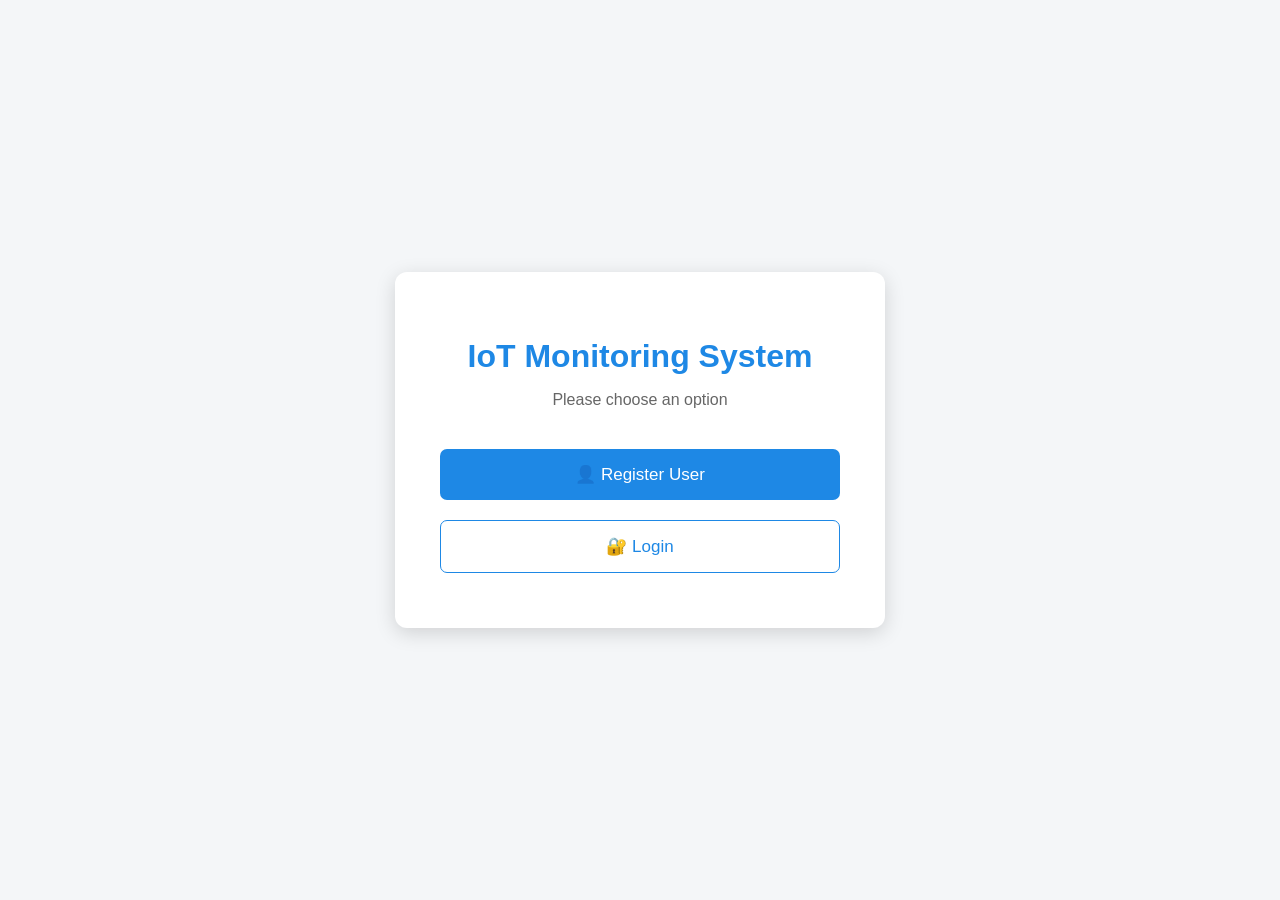
==== templates/index.html @ 2bd0085e "Add files via upload" ====
<!DOCTYPE html>
<html lang="en">

<head>
    <meta charset="UTF-8">
    <meta name="viewport" content="width=device-width, initial-scale=1.0">

    <title>IoT Monitoring System</title>

    <style>

        body {
            margin: 0;
            font-family: Arial, sans-serif;
            background: #f4f6f8;

            display: flex;
            justify-content: center;
            align-items: center;

            height: 100vh;
        }

        .container {
            background: white;
            padding: 45px;
            width: 400px;

            text-align: center;

            border-radius: 12px;

            box-shadow:
                0 5px 20px rgba(0,0,0,0.15);
        }

        h1 {
            color: #1e88e5;
            margin-bottom: 10px;
        }

        p {
            color: #666;
            margin-bottom: 30px;
        }

        button {
            width: 100%;
            padding: 15px;

            margin: 10px 0;

            border: none;
            border-radius: 7px;

            font-size: 17px;

            cursor: pointer;
        }

        .register {
            background: #1e88e5;
            color: white;
        }

        .login {
            background: white;
            color: #1e88e5;

            border: 1px solid #1e88e5;
        }

        button:hover {
            opacity: 0.9;
        }

    </style>

</head>

<body>

    <div class="container">

        <h1>
            IoT Monitoring System
        </h1>

        <p>
            Please choose an option
        </p>


        <!-- REGISTER -->

        <button
            class="register"
            onclick="goToRegister()">

            👤 Register User

        </button>


        <!-- LOGIN -->

        <button
            class="login"
            onclick="goToLogin()">

            🔐 Login

        </button>

    </div>


    <script>

        function goToRegister() {

            window.location.href =
                "/Register";

        }


        function goToLogin() {

            window.location.href =
                "/Login";

        }

    </script>

</body>

</html>
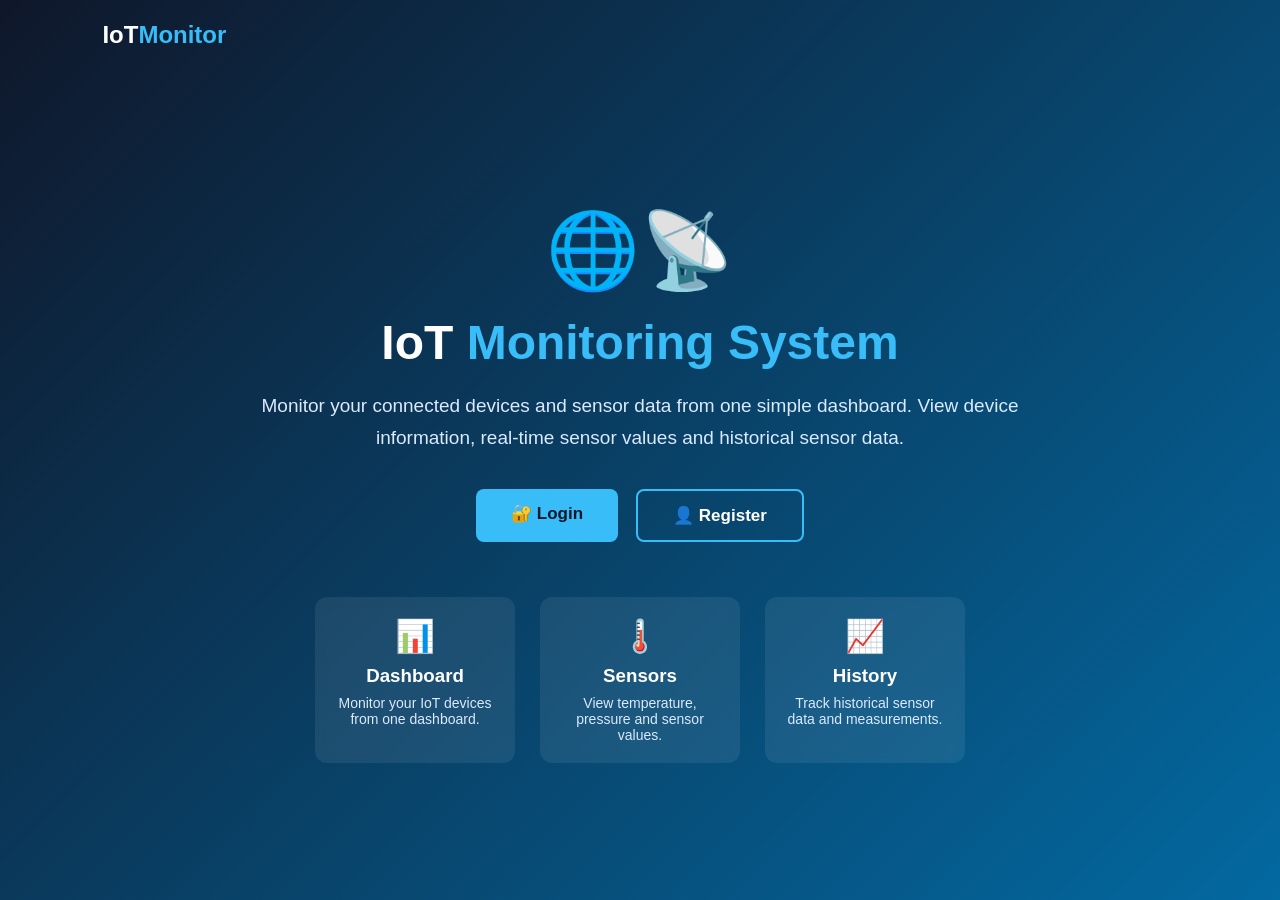
==== commit bfb71e72: "Update index.html" ====
--- a/templates/index.html
+++ b/templates/index.html
@@ -1,6 +1,5 @@
 <!DOCTYPE html>
 <html lang="en">
-
 <head>
     <meta charset="UTF-8">
     <meta name="viewport" content="width=device-width, initial-scale=1.0">
@@ -8,132 +7,276 @@
     <title>IoT Monitoring System</title>
 
     <style>
+        * {
+            box-sizing: border-box;
+            margin: 0;
+            padding: 0;
+        }
 
         body {
-            margin: 0;
             font-family: Arial, sans-serif;
-            background: #f4f6f8;
-
-            display: flex;
+            min-height: 100vh;
+            background: linear-gradient(135deg, #0f172a, #0369a1);
+            color: white;
+        }
+
+        .navbar {
+            height: 70px;
+            display: flex;
+            align-items: center;
+            justify-content: space-between;
+            padding: 0 8%;
+        }
+
+        .logo {
+            font-size: 24px;
+            font-weight: bold;
+        }
+
+        .logo span {
+            color: #38bdf8;
+        }
+
+        .hero {
+            min-height: calc(100vh - 70px);
+            display: flex;
+            align-items: center;
             justify-content: center;
-            align-items: center;
-
-            height: 100vh;
-        }
-
-        .container {
-            background: white;
-            padding: 45px;
-            width: 400px;
-
             text-align: center;
-
+            padding: 40px 20px;
+        }
+
+        .hero-content {
+            max-width: 800px;
+        }
+
+        .iot-icon {
+            font-size: 75px;
+            margin-bottom: 20px;
+        }
+
+        h1 {
+            font-size: 48px;
+            margin-bottom: 20px;
+        }
+
+        h1 span {
+            color: #38bdf8;
+        }
+
+        .description {
+            font-size: 19px;
+            line-height: 1.7;
+            color: #dbeafe;
+            margin-bottom: 35px;
+        }
+
+        .buttons {
+            display: flex;
+            justify-content: center;
+            gap: 18px;
+            flex-wrap: wrap;
+        }
+
+        .btn {
+            text-decoration: none;
+            padding: 14px 35px;
+            border-radius: 8px;
+            font-size: 17px;
+            font-weight: bold;
+            transition: 0.3s;
+        }
+
+        .login-btn {
+            background: #38bdf8;
+            color: #0f172a;
+        }
+
+        .login-btn:hover {
+            background: #7dd3fc;
+            transform: translateY(-2px);
+        }
+
+        .register-btn {
+            border: 2px solid #38bdf8;
+            color: white;
+        }
+
+        .register-btn:hover {
+            background: #38bdf8;
+            color: #0f172a;
+            transform: translateY(-2px);
+        }
+
+        .features {
+            margin-top: 55px;
+            display: flex;
+            justify-content: center;
+            gap: 25px;
+            flex-wrap: wrap;
+        }
+
+        .feature {
+            width: 200px;
+            padding: 20px;
+            background: rgba(255,255,255,0.08);
             border-radius: 12px;
-
-            box-shadow:
-                0 5px 20px rgba(0,0,0,0.15);
-        }
-
-        h1 {
-            color: #1e88e5;
+            backdrop-filter: blur(5px);
+        }
+
+        .feature-icon {
+            font-size: 32px;
             margin-bottom: 10px;
         }
 
-        p {
-            color: #666;
-            margin-bottom: 30px;
-        }
-
-        button {
-            width: 100%;
-            padding: 15px;
-
-            margin: 10px 0;
-
-            border: none;
-            border-radius: 7px;
-
-            font-size: 17px;
-
-            cursor: pointer;
-        }
-
-        .register {
-            background: #1e88e5;
-            color: white;
-        }
-
-        .login {
-            background: white;
-            color: #1e88e5;
-
-            border: 1px solid #1e88e5;
-        }
-
-        button:hover {
-            opacity: 0.9;
-        }
-
+        .feature h3 {
+            margin-bottom: 8px;
+        }
+
+        .feature p {
+            font-size: 14px;
+            color: #dbeafe;
+        }
+
+        @media (max-width: 600px) {
+
+            h1 {
+                font-size: 34px;
+            }
+
+            .description {
+                font-size: 16px;
+            }
+
+            .navbar {
+                padding: 0 5%;
+            }
+        }
     </style>
-
 </head>
 
 <body>
 
-    <div class="container">
-
-        <h1>
-            IoT Monitoring System
-        </h1>
-
-        <p>
-            Please choose an option
-        </p>
-
-
-        <!-- REGISTER -->
-
-        <button
-            class="register"
-            onclick="goToRegister()">
-
-            👤 Register User
-
-        </button>
-
-
-        <!-- LOGIN -->
-
-        <button
-            class="login"
-            onclick="goToLogin()">
-
-            🔐 Login
-
-        </button>
-
-    </div>
-
-
-    <script>
-
-        function goToRegister() {
-
-            window.location.href =
-                "/Register";
-
-        }
-
-
-        function goToLogin() {
-
-            window.location.href =
-                "/Login";
-
-        }
-
-    </script>
+    <!-- NAVBAR -->
+
+    <nav class="navbar">
+
+        <div class="logo">
+            IoT<span>Monitor</span>
+        </div>
+
+    </nav>
+
+
+    <!-- HERO SECTION -->
+
+    <section class="hero">
+
+        <div class="hero-content">
+
+            <div class="iot-icon">
+                🌐📡
+            </div>
+
+            <h1>
+                IoT <span>Monitoring System</span>
+            </h1>
+
+            <p class="description">
+
+                Monitor your connected devices and sensor data
+                from one simple dashboard.
+
+                View device information, real-time sensor values
+                and historical sensor data.
+
+            </p>
+
+
+            <!-- LOGIN / REGISTER -->
+
+            <div class="buttons">
+
+                <a
+                    href="/Login"
+                    class="btn login-btn"
+                >
+                    🔐 Login
+                </a>
+
+
+                <a
+                    href="/Register"
+                    class="btn register-btn"
+                >
+                    👤 Register
+                </a>
+
+            </div>
+
+
+            <!-- FEATURES -->
+
+            <div class="features">
+
+                <div class="feature">
+
+                    <div class="feature-icon">
+                        📊
+                    </div>
+
+                    <h3>
+                        Dashboard
+                    </h3>
+
+                    <p>
+                        Monitor your IoT devices
+                        from one dashboard.
+                    </p>
+
+                </div>
+
+
+                <div class="feature">
+
+                    <div class="feature-icon">
+                        🌡️
+                    </div>
+
+                    <h3>
+                        Sensors
+                    </h3>
+
+                    <p>
+                        View temperature,
+                        pressure and sensor values.
+                    </p>
+
+                </div>
+
+
+                <div class="feature">
+
+                    <div class="feature-icon">
+                        📈
+                    </div>
+
+                    <h3>
+                        History
+                    </h3>
+
+                    <p>
+                        Track historical sensor
+                        data and measurements.
+                    </p>
+
+                </div>
+
+            </div>
+
+        </div>
+
+    </section>
 
 </body>
-
-</html>+</html>
